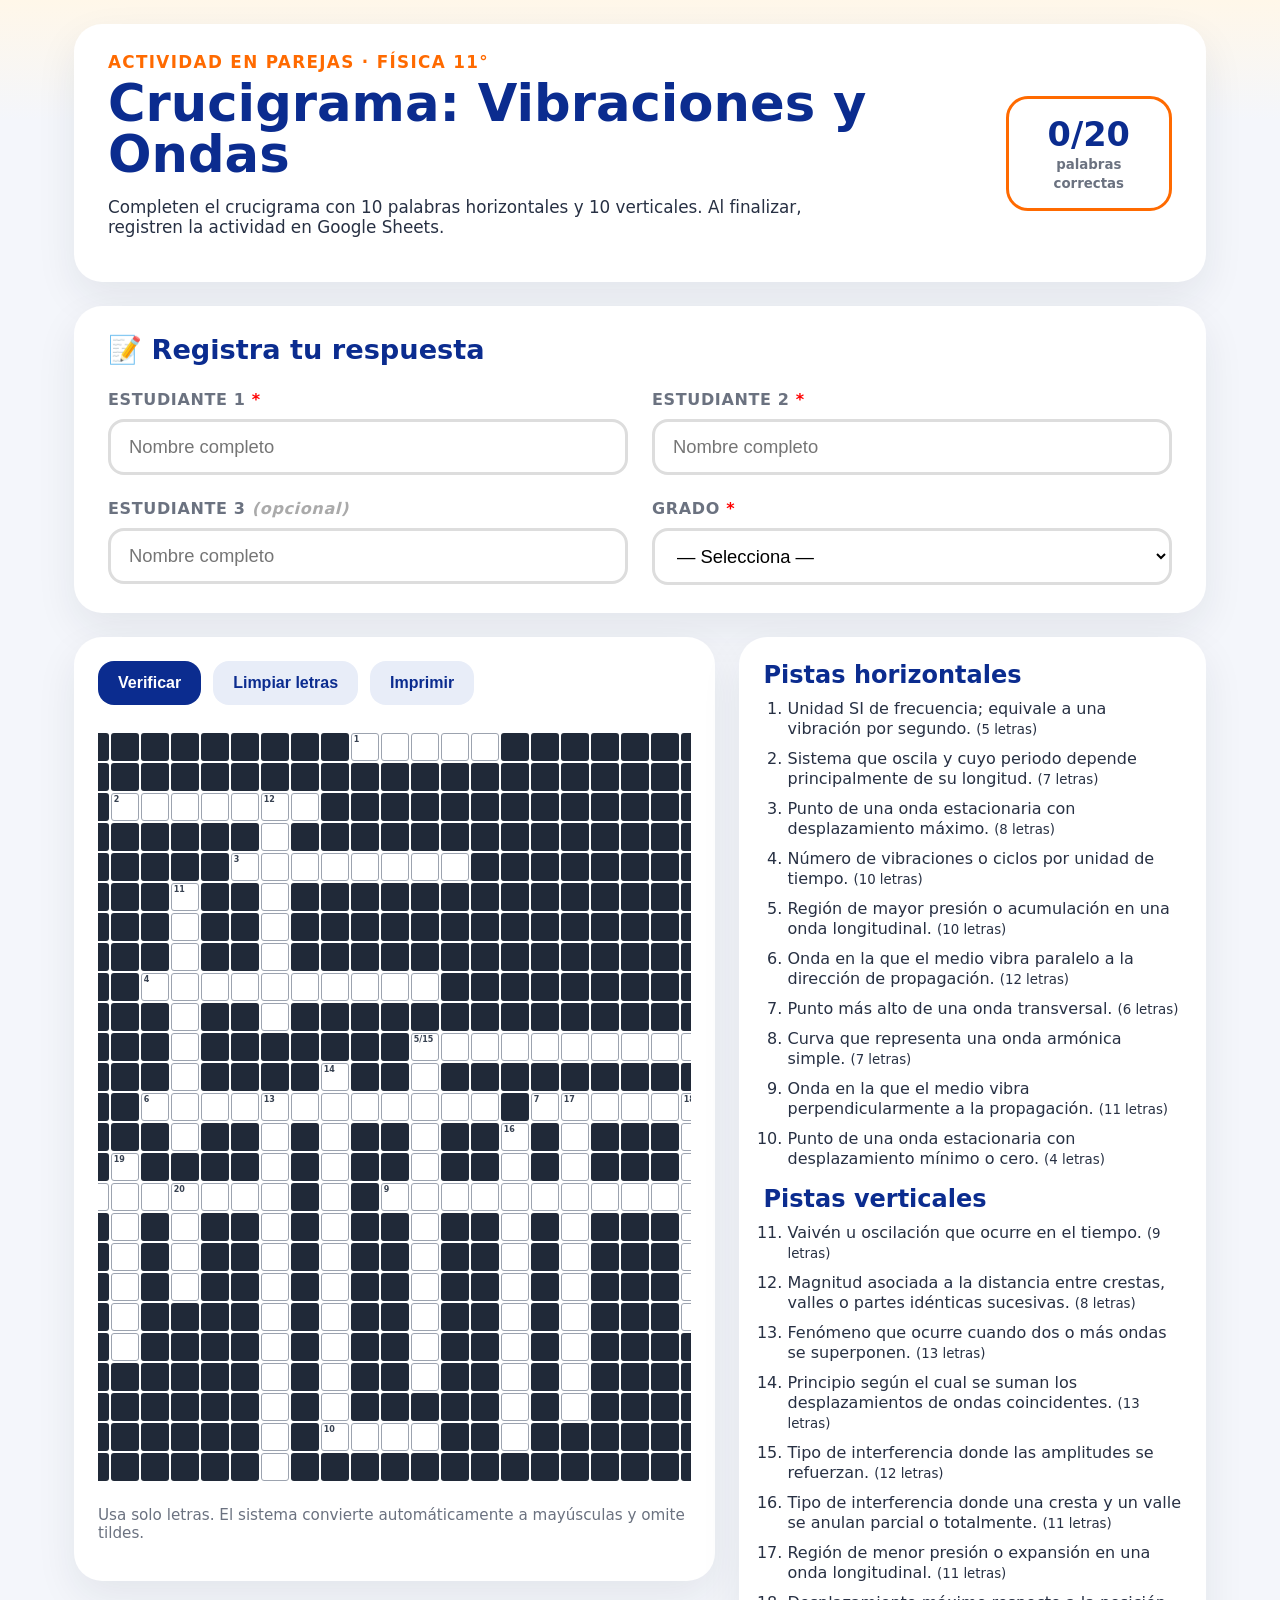
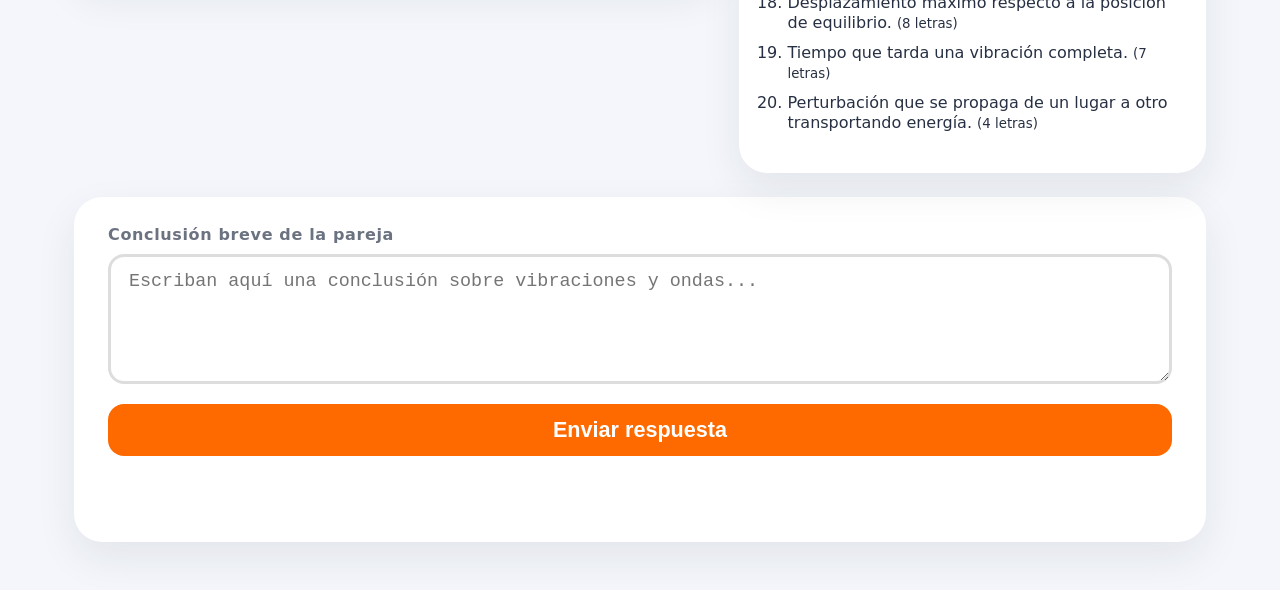
==== index.html @ b5946ded "Add files via upload" ====
<!doctype html>
<html lang="es">
<head>
  <meta charset="utf-8">
  <meta name="viewport" content="width=device-width, initial-scale=1">
  <title>Crucigrama: Vibraciones y Ondas</title>
  <link rel="stylesheet" href="styles.css">
</head>
<body>
  <main class="page">
    <section class="hero">
      <div>
        <p class="eyebrow">Actividad en parejas · Física 11°</p>
        <h1>Crucigrama: Vibraciones y Ondas</h1>
        <p>Completen el crucigrama con 10 palabras horizontales y 10 verticales. Al finalizar, registren la actividad en Google Sheets.</p>
      </div>
      <div class="score-box"><span id="progress">0/20</span><small>palabras correctas</small></div>
    </section>
    <section class="student-card">
      <h2>📝 Registra tu respuesta</h2>
      <form id="studentForm" class="student-form">
        <div class="field"><label for="student1">ESTUDIANTE 1 <b>*</b></label><input id="student1" name="student1" placeholder="Nombre completo" required></div>
        <div class="field"><label for="student2">ESTUDIANTE 2 <b>*</b></label><input id="student2" name="student2" placeholder="Nombre completo" required></div>
        <div class="field"><label for="student3">ESTUDIANTE 3 <em>(opcional)</em></label><input id="student3" name="student3" placeholder="Nombre completo"></div>
        <div class="field"><label for="grade">GRADO <b>*</b></label><select id="grade" name="grade" required><option value="">— Selecciona —</option></select></div>
      </form>
    </section>
    <section class="workspace">
      <div class="crossword-panel">
        <div class="toolbar"><button type="button" id="checkBtn">Verificar</button><button type="button" id="clearBtn" class="secondary">Limpiar letras</button><button type="button" id="printBtn" class="secondary">Imprimir</button></div>
        <div id="crossword" class="crossword" aria-label="Crucigrama"></div>
        <p class="hint">Usa solo letras. El sistema convierte automáticamente a mayúsculas y omite tildes.</p>
      </div>
      <aside class="clues"><h2>Pistas horizontales</h2><ol id="horizontalClues"></ol><h2>Pistas verticales</h2><ol id="verticalClues"></ol></aside>
    </section>
    <section class="submit-card">
      <label for="teacherNote">Conclusión breve de la pareja</label>
      <textarea id="teacherNote" placeholder="Escriban aquí una conclusión sobre vibraciones y ondas..."></textarea>
      <button id="submitBtn" type="button" class="submit">Enviar respuesta</button>
      <p id="status" class="status"></p>
    </section>
  </main>
  <script src="config.js"></script>
  <script src="script.js"></script>
</body>
</html>
---- styles.css ----
:root{--blue:#0b2c8f;--orange:#ff6a00;--bg:#f4f6fb;--card:#fff;--line:#dde1e7;--ink:#273043;--muted:#6b7280;--ok:#1a936f;--bad:#d7263d}*{box-sizing:border-box}body{margin:0;font-family:system-ui,-apple-system,BlinkMacSystemFont,"Segoe UI",sans-serif;background:linear-gradient(180deg,#fff7e9 0,#f4f6fb 120px);color:var(--ink)}.page{max-width:1180px;margin:0 auto;padding:24px}.hero,.student-card,.submit-card,.crossword-panel,.clues{background:var(--card);border-radius:28px;box-shadow:0 16px 40px rgba(31,41,55,.08)}.hero{display:flex;justify-content:space-between;gap:20px;align-items:center;padding:28px 34px;margin-bottom:24px}.eyebrow{color:var(--orange);font-weight:800;letter-spacing:.08em;text-transform:uppercase;margin:0 0 6px}h1{color:var(--blue);margin:0 0 8px;font-size:clamp(2rem,4vw,3.2rem);line-height:1}.hero p{max-width:760px;font-size:1.05rem}.score-box{min-width:150px;text-align:center;border:3px solid var(--orange);border-radius:22px;padding:16px;color:var(--blue)}.score-box span{display:block;font-size:2.1rem;font-weight:900}.score-box small{font-weight:700;color:var(--muted)}.student-card,.submit-card{padding:28px 34px;margin-bottom:24px}.student-card h2{margin:0 0 24px;color:var(--blue);font-size:1.7rem}.student-form{display:grid;grid-template-columns:1fr 1fr;gap:24px}.field label,.submit-card label{display:block;font-weight:800;color:var(--muted);letter-spacing:.04em;margin-bottom:10px}.field b{color:red}.field em{color:#aaa;font-weight:700}input,select,textarea{width:100%;border:3px solid #ddd;border-radius:16px;font-size:1.15rem;padding:14px 18px;outline:none;background:white}input:focus,select:focus,textarea:focus{border-color:var(--blue)}.workspace{display:grid;grid-template-columns:minmax(560px,1.1fr) minmax(320px,.8fr);gap:24px;align-items:start;margin-bottom:24px}.crossword-panel,.clues{padding:24px}.toolbar{display:flex;gap:12px;flex-wrap:wrap;margin-bottom:18px}button{border:0;border-radius:16px;padding:13px 20px;background:var(--blue);color:white;font-weight:900;font-size:1rem;cursor:pointer}button.secondary{background:#e8edf8;color:var(--blue)}button.submit{width:100%;background:var(--orange);font-size:1.35rem;margin-top:16px}button:hover{filter:brightness(.98);transform:translateY(-1px)}.crossword{display:grid;grid-template-columns:repeat(21,28px);grid-template-rows:repeat(25,28px);gap:2px;justify-content:center;overflow:auto;padding:10px}.cell{position:relative;width:28px;height:28px;background:#202938;border-radius:3px}.cell.active{background:white;border:1px solid #9ca3af}.cell input{border:0;border-radius:0;padding:0;width:100%;height:100%;text-align:center;font-size:16px;font-weight:900;text-transform:uppercase;background:transparent}.cell .num{position:absolute;top:1px;left:2px;font-size:8px;color:#374151;font-weight:800;pointer-events:none}.cell.correct{background:#daf7ea;border-color:var(--ok)}.cell.wrong{background:#ffe0e5;border-color:var(--bad)}.hint,.status{color:var(--muted);font-size:.95rem}.clues h2{color:var(--blue);margin:0 0 10px}.clues ol{margin-top:0;padding-left:24px}.clues li{margin-bottom:10px;line-height:1.25}textarea{min-height:130px;resize:vertical}.status{min-height:28px;font-weight:800;text-align:center}@media(max-width:980px){.workspace,.student-form{grid-template-columns:1fr}.hero{flex-direction:column;align-items:flex-start}.crossword{justify-content:start}}@media print{body{background:white}.toolbar,.submit-card,.student-card,.hero p,.hint{display:none}.page{padding:0}.hero,.crossword-panel,.clues{box-shadow:none;border:1px solid #ddd;border-radius:0}.workspace{grid-template-columns:1fr}}
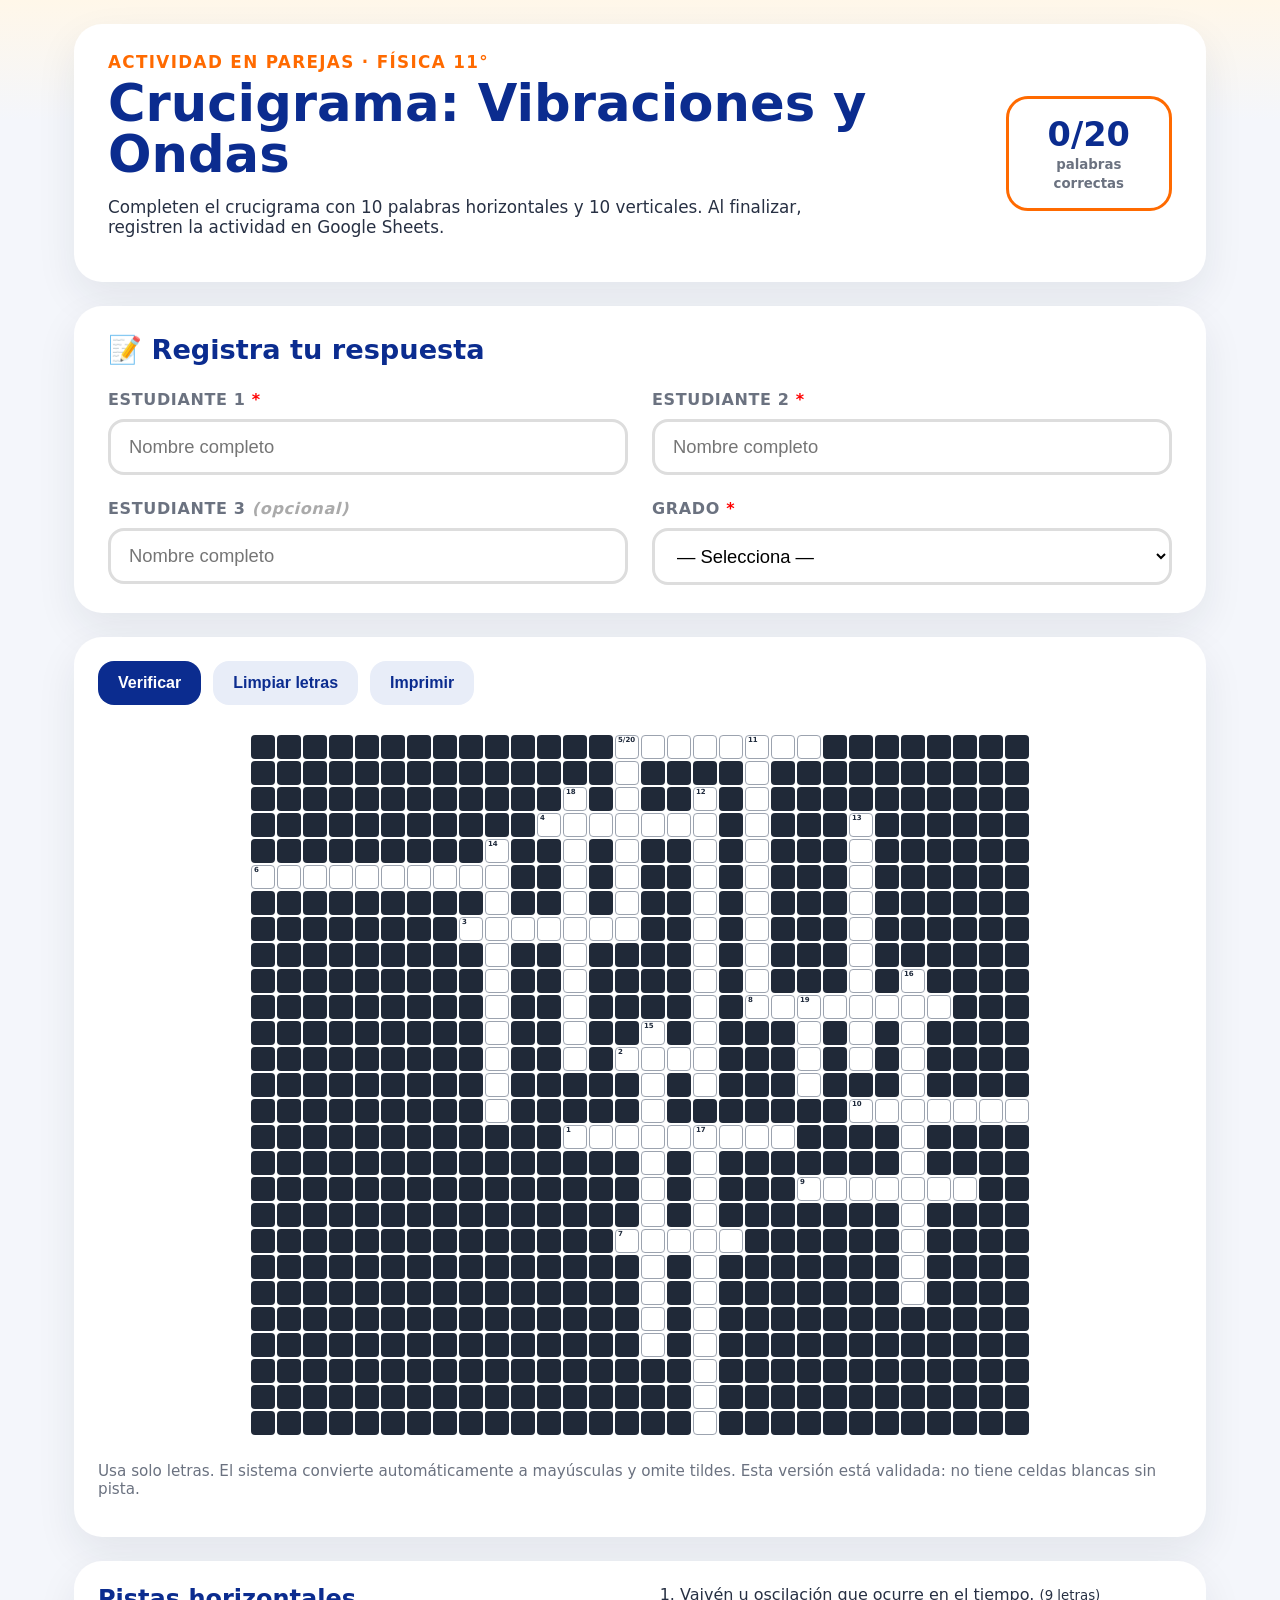
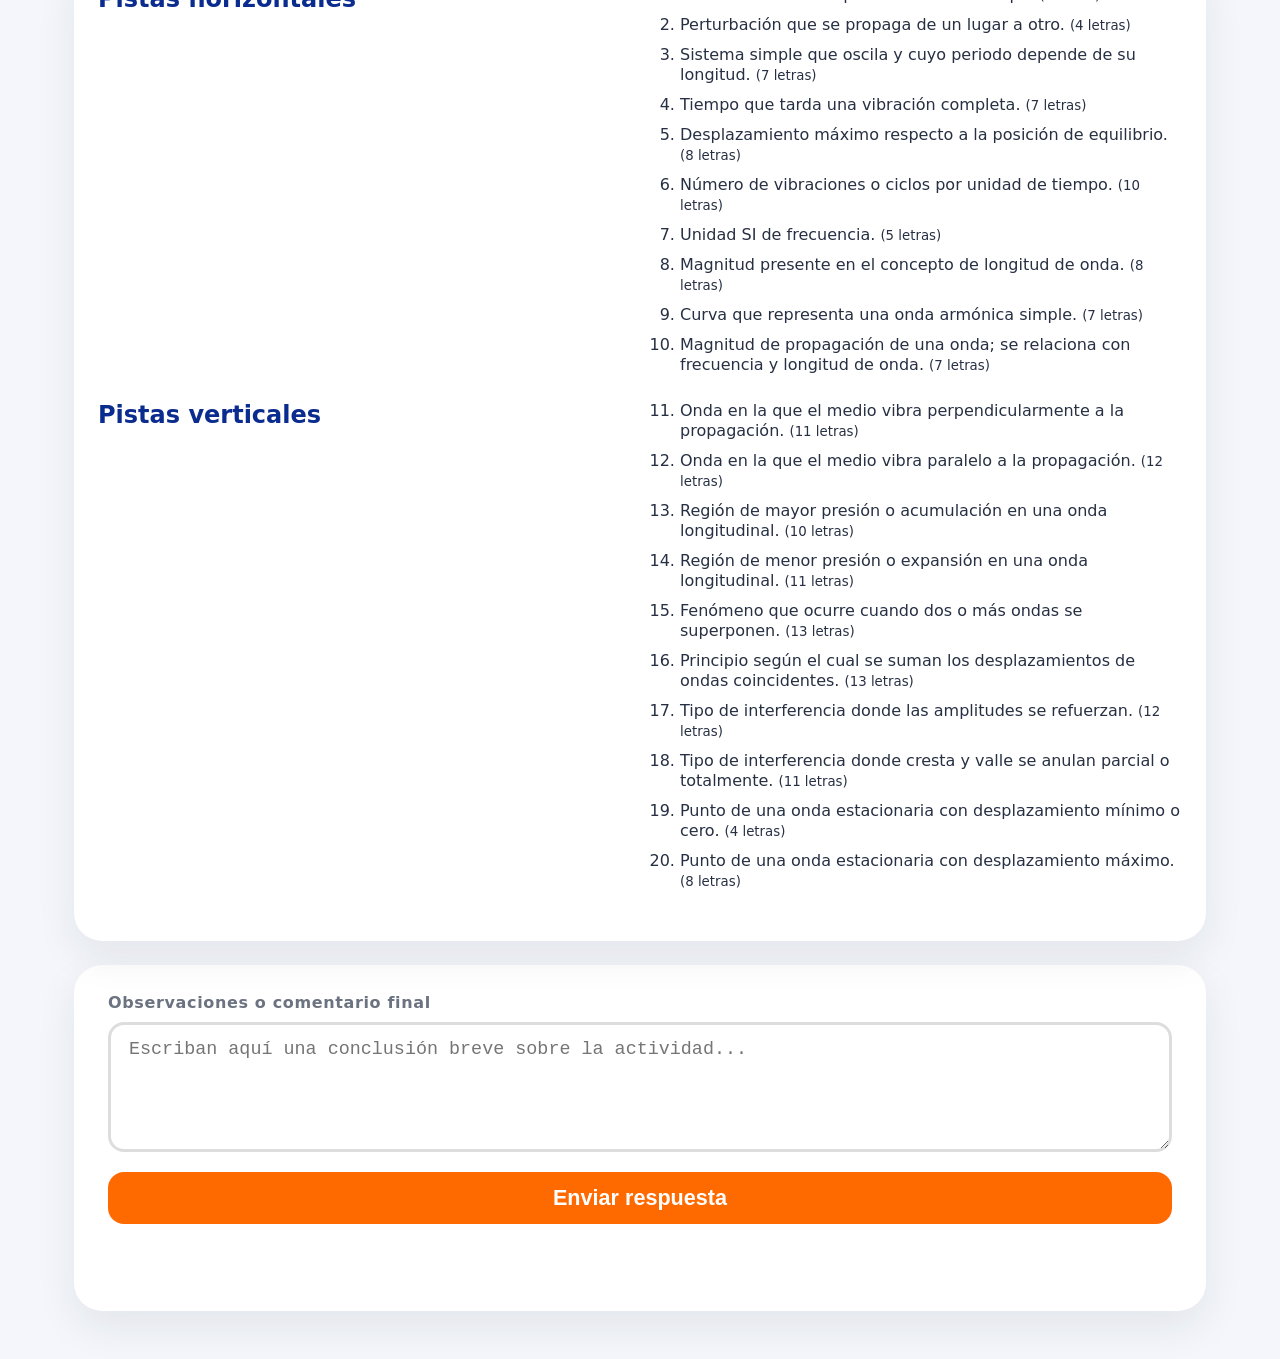
==== commit e1ee93ed: "Add files via upload" ====
--- a/index.html
+++ b/index.html
@@ -16,6 +16,7 @@
       </div>
       <div class="score-box"><span id="progress">0/20</span><small>palabras correctas</small></div>
     </section>
+
     <section class="student-card">
       <h2>📝 Registra tu respuesta</h2>
       <form id="studentForm" class="student-form">
@@ -25,17 +26,19 @@
         <div class="field"><label for="grade">GRADO <b>*</b></label><select id="grade" name="grade" required><option value="">— Selecciona —</option></select></div>
       </form>
     </section>
+
     <section class="workspace">
       <div class="crossword-panel">
         <div class="toolbar"><button type="button" id="checkBtn">Verificar</button><button type="button" id="clearBtn" class="secondary">Limpiar letras</button><button type="button" id="printBtn" class="secondary">Imprimir</button></div>
         <div id="crossword" class="crossword" aria-label="Crucigrama"></div>
-        <p class="hint">Usa solo letras. El sistema convierte automáticamente a mayúsculas y omite tildes.</p>
+        <p class="hint">Usa solo letras. El sistema convierte automáticamente a mayúsculas y omite tildes. Esta versión está validada: no tiene celdas blancas sin pista.</p>
       </div>
       <aside class="clues"><h2>Pistas horizontales</h2><ol id="horizontalClues"></ol><h2>Pistas verticales</h2><ol id="verticalClues"></ol></aside>
     </section>
+
     <section class="submit-card">
-      <label for="teacherNote">Conclusión breve de la pareja</label>
-      <textarea id="teacherNote" placeholder="Escriban aquí una conclusión sobre vibraciones y ondas..."></textarea>
+      <label for="teacherNote">Observaciones o comentario final</label>
+      <textarea id="teacherNote" placeholder="Escriban aquí una conclusión breve sobre la actividad..."></textarea>
       <button id="submitBtn" type="button" class="submit">Enviar respuesta</button>
       <p id="status" class="status"></p>
     </section>
@@ -43,4 +46,4 @@
   <script src="config.js"></script>
   <script src="script.js"></script>
 </body>
-</html>+</html>
--- a/styles.css
+++ b/styles.css
@@ -1 +1 @@
-:root{--blue:#0b2c8f;--orange:#ff6a00;--bg:#f4f6fb;--card:#fff;--line:#dde1e7;--ink:#273043;--muted:#6b7280;--ok:#1a936f;--bad:#d7263d}*{box-sizing:border-box}body{margin:0;font-family:system-ui,-apple-system,BlinkMacSystemFont,"Segoe UI",sans-serif;background:linear-gradient(180deg,#fff7e9 0,#f4f6fb 120px);color:var(--ink)}.page{max-width:1180px;margin:0 auto;padding:24px}.hero,.student-card,.submit-card,.crossword-panel,.clues{background:var(--card);border-radius:28px;box-shadow:0 16px 40px rgba(31,41,55,.08)}.hero{display:flex;justify-content:space-between;gap:20px;align-items:center;padding:28px 34px;margin-bottom:24px}.eyebrow{color:var(--orange);font-weight:800;letter-spacing:.08em;text-transform:uppercase;margin:0 0 6px}h1{color:var(--blue);margin:0 0 8px;font-size:clamp(2rem,4vw,3.2rem);line-height:1}.hero p{max-width:760px;font-size:1.05rem}.score-box{min-width:150px;text-align:center;border:3px solid var(--orange);border-radius:22px;padding:16px;color:var(--blue)}.score-box span{display:block;font-size:2.1rem;font-weight:900}.score-box small{font-weight:700;color:var(--muted)}.student-card,.submit-card{padding:28px 34px;margin-bottom:24px}.student-card h2{margin:0 0 24px;color:var(--blue);font-size:1.7rem}.student-form{display:grid;grid-template-columns:1fr 1fr;gap:24px}.field label,.submit-card label{display:block;font-weight:800;color:var(--muted);letter-spacing:.04em;margin-bottom:10px}.field b{color:red}.field em{color:#aaa;font-weight:700}input,select,textarea{width:100%;border:3px solid #ddd;border-radius:16px;font-size:1.15rem;padding:14px 18px;outline:none;background:white}input:focus,select:focus,textarea:focus{border-color:var(--blue)}.workspace{display:grid;grid-template-columns:minmax(560px,1.1fr) minmax(320px,.8fr);gap:24px;align-items:start;margin-bottom:24px}.crossword-panel,.clues{padding:24px}.toolbar{display:flex;gap:12px;flex-wrap:wrap;margin-bottom:18px}button{border:0;border-radius:16px;padding:13px 20px;background:var(--blue);color:white;font-weight:900;font-size:1rem;cursor:pointer}button.secondary{background:#e8edf8;color:var(--blue)}button.submit{width:100%;background:var(--orange);font-size:1.35rem;margin-top:16px}button:hover{filter:brightness(.98);transform:translateY(-1px)}.crossword{display:grid;grid-template-columns:repeat(21,28px);grid-template-rows:repeat(25,28px);gap:2px;justify-content:center;overflow:auto;padding:10px}.cell{position:relative;width:28px;height:28px;background:#202938;border-radius:3px}.cell.active{background:white;border:1px solid #9ca3af}.cell input{border:0;border-radius:0;padding:0;width:100%;height:100%;text-align:center;font-size:16px;font-weight:900;text-transform:uppercase;background:transparent}.cell .num{position:absolute;top:1px;left:2px;font-size:8px;color:#374151;font-weight:800;pointer-events:none}.cell.correct{background:#daf7ea;border-color:var(--ok)}.cell.wrong{background:#ffe0e5;border-color:var(--bad)}.hint,.status{color:var(--muted);font-size:.95rem}.clues h2{color:var(--blue);margin:0 0 10px}.clues ol{margin-top:0;padding-left:24px}.clues li{margin-bottom:10px;line-height:1.25}textarea{min-height:130px;resize:vertical}.status{min-height:28px;font-weight:800;text-align:center}@media(max-width:980px){.workspace,.student-form{grid-template-columns:1fr}.hero{flex-direction:column;align-items:flex-start}.crossword{justify-content:start}}@media print{body{background:white}.toolbar,.submit-card,.student-card,.hero p,.hint{display:none}.page{padding:0}.hero,.crossword-panel,.clues{box-shadow:none;border:1px solid #ddd;border-radius:0}.workspace{grid-template-columns:1fr}}+:root{--blue:#0b2c8f;--orange:#ff6a00;--bg:#f4f6fb;--card:#fff;--ink:#273043;--muted:#6b7280;--ok:#1a936f;--bad:#d7263d;--cell:24px}*{box-sizing:border-box}body{margin:0;font-family:system-ui,-apple-system,BlinkMacSystemFont,"Segoe UI",sans-serif;background:linear-gradient(180deg,#fff7e9 0,#f4f6fb 120px);color:var(--ink)}.page{max-width:1180px;margin:0 auto;padding:24px}.hero,.student-card,.submit-card,.crossword-panel,.clues{background:var(--card);border-radius:28px;box-shadow:0 16px 40px rgba(31,41,55,.08)}.hero{display:flex;justify-content:space-between;gap:20px;align-items:center;padding:28px 34px;margin-bottom:24px}.eyebrow{color:var(--orange);font-weight:800;letter-spacing:.08em;text-transform:uppercase;margin:0 0 6px}h1{color:var(--blue);margin:0 0 8px;font-size:clamp(2rem,4vw,3.2rem);line-height:1}.hero p{max-width:760px;font-size:1.05rem}.score-box{min-width:150px;text-align:center;border:3px solid var(--orange);border-radius:22px;padding:16px;color:var(--blue)}.score-box span{display:block;font-size:2.1rem;font-weight:900}.score-box small{font-weight:700;color:var(--muted)}.student-card,.submit-card{padding:28px 34px;margin-bottom:24px}.student-card h2{margin:0 0 24px;color:var(--blue);font-size:1.7rem}.student-form{display:grid;grid-template-columns:1fr 1fr;gap:24px}.field label,.submit-card label{display:block;font-weight:800;color:var(--muted);letter-spacing:.04em;margin-bottom:10px}.field b{color:red}.field em{color:#aaa;font-weight:700}input,select,textarea{width:100%;border:3px solid #ddd;border-radius:16px;font-size:1.15rem;padding:14px 18px;outline:none;background:white}input:focus,select:focus,textarea:focus{border-color:var(--blue)}.workspace{display:grid;grid-template-columns:1fr;gap:24px;align-items:start;margin-bottom:24px}.crossword-panel,.clues{padding:24px}.toolbar{display:flex;gap:12px;flex-wrap:wrap;margin-bottom:18px}button{border:0;border-radius:16px;padding:13px 20px;background:var(--blue);color:white;font-weight:900;font-size:1rem;cursor:pointer}button.secondary{background:#e8edf8;color:var(--blue)}button.submit{width:100%;background:var(--orange);font-size:1.35rem;margin-top:16px}button:hover{filter:brightness(.98);transform:translateY(-1px)}.crossword{display:grid;grid-template-columns:repeat(30,var(--cell));grid-template-rows:repeat(27,var(--cell));gap:2px;justify-content:center;overflow:auto;padding:12px}.cell{position:relative;width:var(--cell);height:var(--cell);background:#202938;border-radius:4px}.cell.active{background:white;border:1px solid #9ca3af}.cell input{border:0;border-radius:0;padding:0;width:100%;height:100%;text-align:center;font-size:14px;font-weight:900;text-transform:uppercase;background:transparent;color:#111827}.cell .num{position:absolute;top:1px;left:2px;font-size:7px;color:#1e293b;font-weight:900;line-height:1;pointer-events:none;z-index:3}.cell.correct{background:#daf7ea;border-color:var(--ok)}.cell.wrong{background:#ffe0e5;border-color:var(--bad)}.hint,.status{color:var(--muted);font-size:.95rem}.clues{display:grid;grid-template-columns:1fr 1fr;gap:0 32px}.clues h2{color:var(--blue);margin:0 0 10px}.clues ol{margin-top:0;padding-left:24px}.clues li{margin-bottom:10px;line-height:1.25}textarea{min-height:130px;resize:vertical}.status{min-height:28px;font-weight:800;text-align:center}@media(max-width:980px){:root{--cell:22px}.workspace,.student-form{grid-template-columns:1fr}.hero{flex-direction:column;align-items:flex-start}.crossword{justify-content:start}}@media(max-width:640px){:root{--cell:21px}.page{padding:12px}.student-card,.submit-card,.crossword-panel,.clues,.hero{border-radius:18px;padding:18px}.cell .num{top:1px;left:2px;font-size:6px}}@media print{body{background:white}.toolbar,.submit-card,.student-card,.hero p,.hint{display:none}.page{padding:0}.hero,.crossword-panel,.clues{box-shadow:none;border:1px solid #ddd;border-radius:0}.workspace{grid-template-columns:1fr}.crossword{justify-content:start;overflow:visible}}
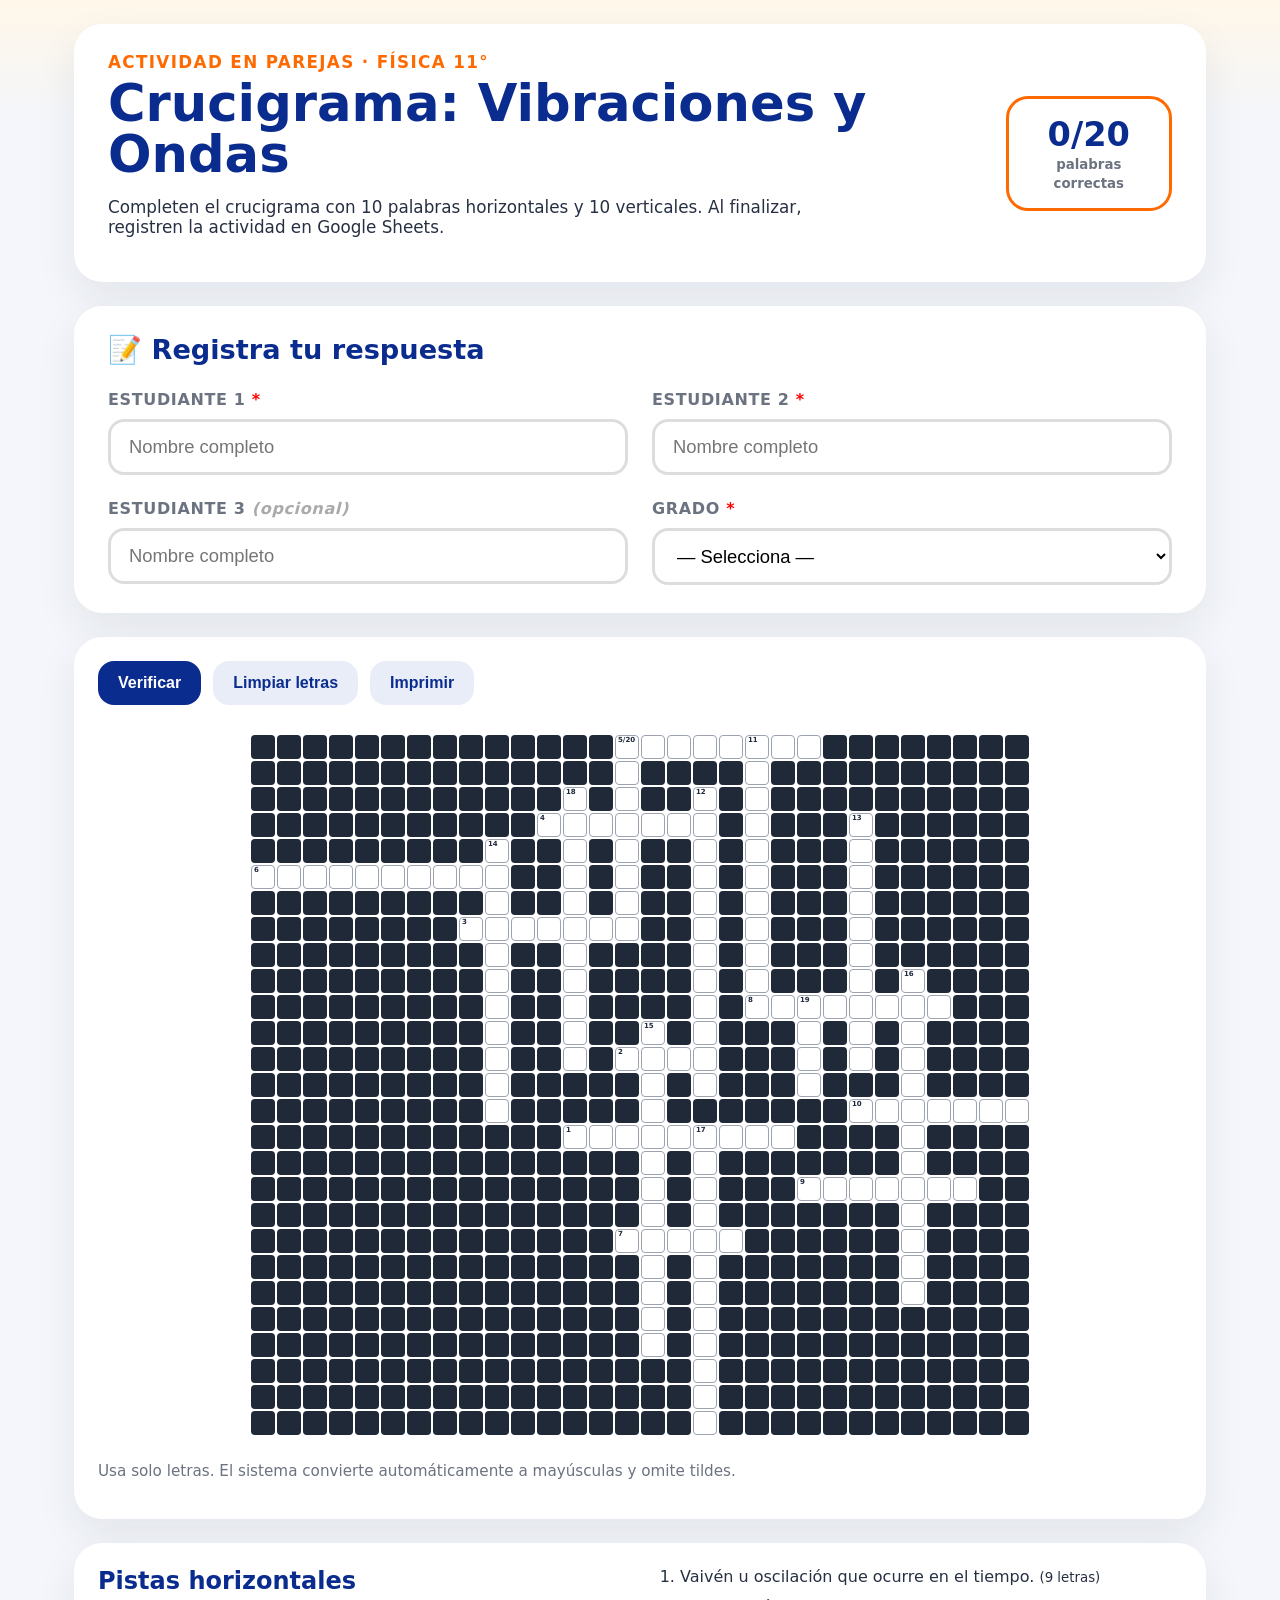
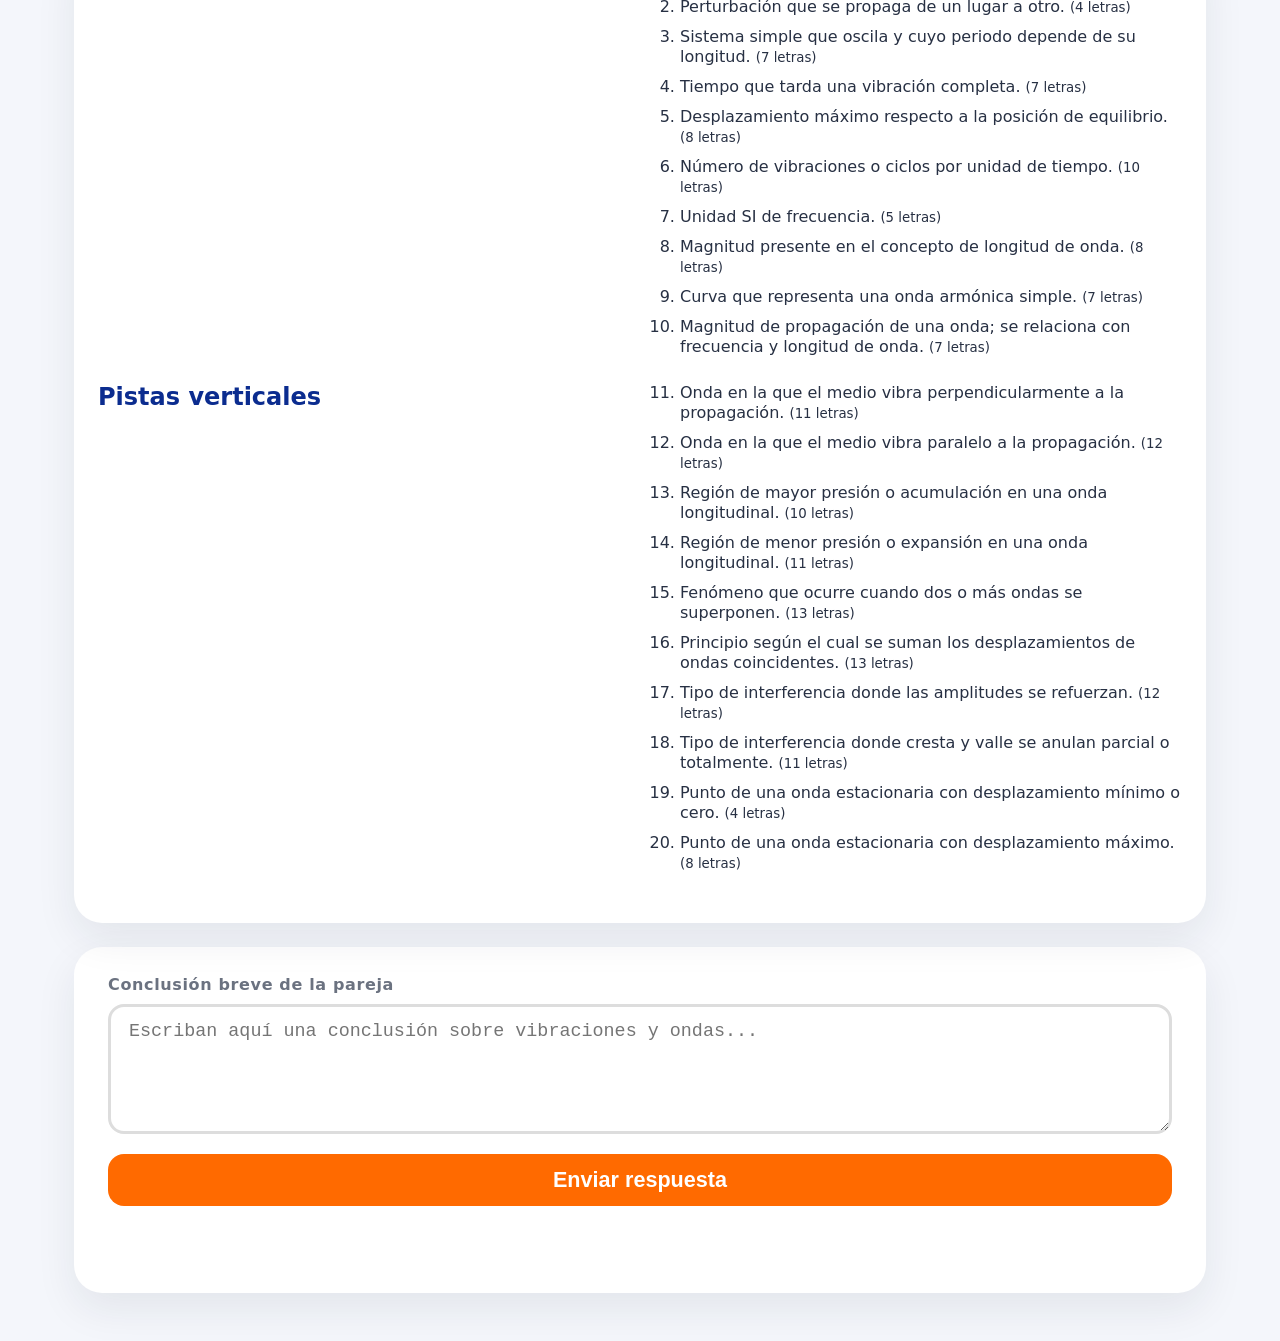
==== commit e92baf80: "Add files via upload" ====
--- a/index.html
+++ b/index.html
@@ -4,7 +4,9 @@
   <meta charset="utf-8">
   <meta name="viewport" content="width=device-width, initial-scale=1">
   <title>Crucigrama: Vibraciones y Ondas</title>
-  <link rel="stylesheet" href="styles.css">
+  <style>
+:root{--blue:#0b2c8f;--orange:#ff6a00;--bg:#f4f6fb;--card:#fff;--ink:#273043;--muted:#6b7280;--ok:#1a936f;--bad:#d7263d;--cell:24px}*{box-sizing:border-box}body{margin:0;font-family:system-ui,-apple-system,BlinkMacSystemFont,"Segoe UI",sans-serif;background:linear-gradient(180deg,#fff7e9 0,#f4f6fb 120px);color:var(--ink)}.page{max-width:1180px;margin:0 auto;padding:24px}.hero,.student-card,.submit-card,.crossword-panel,.clues{background:var(--card);border-radius:28px;box-shadow:0 16px 40px rgba(31,41,55,.08)}.hero{display:flex;justify-content:space-between;gap:20px;align-items:center;padding:28px 34px;margin-bottom:24px}.eyebrow{color:var(--orange);font-weight:800;letter-spacing:.08em;text-transform:uppercase;margin:0 0 6px}h1{color:var(--blue);margin:0 0 8px;font-size:clamp(2rem,4vw,3.2rem);line-height:1}.hero p{max-width:760px;font-size:1.05rem}.score-box{min-width:150px;text-align:center;border:3px solid var(--orange);border-radius:22px;padding:16px;color:var(--blue)}.score-box span{display:block;font-size:2.1rem;font-weight:900}.score-box small{font-weight:700;color:var(--muted)}.student-card,.submit-card{padding:28px 34px;margin-bottom:24px}.student-card h2{margin:0 0 24px;color:var(--blue);font-size:1.7rem}.student-form{display:grid;grid-template-columns:1fr 1fr;gap:24px}.field label,.submit-card label{display:block;font-weight:800;color:var(--muted);letter-spacing:.04em;margin-bottom:10px}.field b{color:red}.field em{color:#aaa;font-weight:700}input,select,textarea{width:100%;border:3px solid #ddd;border-radius:16px;font-size:1.15rem;padding:14px 18px;outline:none;background:white}input:focus,select:focus,textarea:focus{border-color:var(--blue)}.workspace{display:grid;grid-template-columns:1fr;gap:24px;align-items:start;margin-bottom:24px}.crossword-panel,.clues{padding:24px}.toolbar{display:flex;gap:12px;flex-wrap:wrap;margin-bottom:18px}button{border:0;border-radius:16px;padding:13px 20px;background:var(--blue);color:white;font-weight:900;font-size:1rem;cursor:pointer}button.secondary{background:#e8edf8;color:var(--blue)}button.submit{width:100%;background:var(--orange);font-size:1.35rem;margin-top:16px}button:hover{filter:brightness(.98);transform:translateY(-1px)}.crossword{display:grid;grid-template-columns:repeat(30,var(--cell));grid-template-rows:repeat(27,var(--cell));gap:2px;justify-content:center;overflow:auto;padding:12px}.cell{position:relative;width:var(--cell);height:var(--cell);background:#202938;border-radius:4px}.cell.active{background:white;border:1px solid #9ca3af}.cell input{border:0;border-radius:0;padding:0;width:100%;height:100%;text-align:center;font-size:14px;font-weight:900;text-transform:uppercase;background:transparent;color:#111827}.cell .num{position:absolute;top:1px;left:2px;font-size:7px;color:#1e293b;font-weight:900;line-height:1;pointer-events:none;z-index:3}.cell.correct{background:#daf7ea;border-color:var(--ok)}.cell.wrong{background:#ffe0e5;border-color:var(--bad)}.hint,.status{color:var(--muted);font-size:.95rem}.clues{display:grid;grid-template-columns:1fr 1fr;gap:0 32px}.clues h2{color:var(--blue);margin:0 0 10px}.clues ol{margin-top:0;padding-left:24px}.clues li{margin-bottom:10px;line-height:1.25}textarea{min-height:130px;resize:vertical}.status{min-height:28px;font-weight:800;text-align:center}@media(max-width:980px){:root{--cell:22px}.workspace,.student-form{grid-template-columns:1fr}.hero{flex-direction:column;align-items:flex-start}.crossword{justify-content:start}}@media(max-width:640px){:root{--cell:21px}.page{padding:12px}.student-card,.submit-card,.crossword-panel,.clues,.hero{border-radius:18px;padding:18px}.cell .num{top:1px;left:2px;font-size:6px}}@media print{body{background:white}.toolbar,.submit-card,.student-card,.hero p,.hint{display:none}.page{padding:0}.hero,.crossword-panel,.clues{box-shadow:none;border:1px solid #ddd;border-radius:0}.workspace{grid-template-columns:1fr}.crossword{justify-content:start;overflow:visible}}
+  </style>
 </head>
 <body>
   <main class="page">
@@ -16,7 +18,6 @@
       </div>
       <div class="score-box"><span id="progress">0/20</span><small>palabras correctas</small></div>
     </section>
-
     <section class="student-card">
       <h2>📝 Registra tu respuesta</h2>
       <form id="studentForm" class="student-form">
@@ -26,24 +27,205 @@
         <div class="field"><label for="grade">GRADO <b>*</b></label><select id="grade" name="grade" required><option value="">— Selecciona —</option></select></div>
       </form>
     </section>
-
     <section class="workspace">
       <div class="crossword-panel">
-        <div class="toolbar"><button type="button" id="checkBtn">Verificar</button><button type="button" id="clearBtn" class="secondary">Limpiar letras</button><button type="button" id="printBtn" class="secondary">Imprimir</button></div>
+        <div class="toolbar">
+          <button type="button" id="checkBtn">Verificar</button>
+          <button type="button" id="clearBtn" class="secondary">Limpiar letras</button>
+          <button type="button" id="printBtn" class="secondary">Imprimir</button>
+        </div>
         <div id="crossword" class="crossword" aria-label="Crucigrama"></div>
-        <p class="hint">Usa solo letras. El sistema convierte automáticamente a mayúsculas y omite tildes. Esta versión está validada: no tiene celdas blancas sin pista.</p>
+        <p class="hint">Usa solo letras. El sistema convierte automáticamente a mayúsculas y omite tildes.</p>
       </div>
-      <aside class="clues"><h2>Pistas horizontales</h2><ol id="horizontalClues"></ol><h2>Pistas verticales</h2><ol id="verticalClues"></ol></aside>
-    </section>
-
+      <aside class="clues">
+        <h2>Pistas horizontales</h2><ol id="horizontalClues"></ol>
+        <h2>Pistas verticales</h2><ol id="verticalClues"></ol>
+      </aside>
+    </section>
     <section class="submit-card">
-      <label for="teacherNote">Observaciones o comentario final</label>
-      <textarea id="teacherNote" placeholder="Escriban aquí una conclusión breve sobre la actividad..."></textarea>
+      <label for="teacherNote">Conclusión breve de la pareja</label>
+      <textarea id="teacherNote" placeholder="Escriban aquí una conclusión sobre vibraciones y ondas..."></textarea>
       <button id="submitBtn" type="button" class="submit">Enviar respuesta</button>
       <p id="status" class="status"></p>
     </section>
   </main>
-  <script src="config.js"></script>
-  <script src="script.js"></script>
+  <script>
+const APP_CONFIG = {
+  "title": "Crucigrama: Vibraciones y Ondas",
+  "theme": "Vibraciones y Ondas",
+  "gradeOptions": [
+    "11A",
+    "11B",
+    "11C",
+    "11°"
+  ],
+  "scriptURL": "https://script.google.com/macros/s/AKfycbzCRlVEcJjXIlFN4AAqK-DY2IWqvBZ-ZDqPTKMUU6rhlTeHtp0vaVNL6tci46Z1_BZ8/exec",
+  "rows": 27,
+  "cols": 30,
+  "words": [
+    {
+      "num": 1,
+      "answer": "VIBRACION",
+      "dir": "H",
+      "row": 15,
+      "col": 12,
+      "clue": "Vaivén u oscilación que ocurre en el tiempo."
+    },
+    {
+      "num": 2,
+      "answer": "ONDA",
+      "dir": "H",
+      "row": 12,
+      "col": 14,
+      "clue": "Perturbación que se propaga de un lugar a otro."
+    },
+    {
+      "num": 3,
+      "answer": "PENDULO",
+      "dir": "H",
+      "row": 7,
+      "col": 8,
+      "clue": "Sistema simple que oscila y cuyo periodo depende de su longitud."
+    },
+    {
+      "num": 4,
+      "answer": "PERIODO",
+      "dir": "H",
+      "row": 3,
+      "col": 11,
+      "clue": "Tiempo que tarda una vibración completa."
+    },
+    {
+      "num": 5,
+      "answer": "AMPLITUD",
+      "dir": "H",
+      "row": 0,
+      "col": 14,
+      "clue": "Desplazamiento máximo respecto a la posición de equilibrio."
+    },
+    {
+      "num": 6,
+      "answer": "FRECUENCIA",
+      "dir": "H",
+      "row": 5,
+      "col": 0,
+      "clue": "Número de vibraciones o ciclos por unidad de tiempo."
+    },
+    {
+      "num": 7,
+      "answer": "HERTZ",
+      "dir": "H",
+      "row": 19,
+      "col": 14,
+      "clue": "Unidad SI de frecuencia."
+    },
+    {
+      "num": 8,
+      "answer": "LONGITUD",
+      "dir": "H",
+      "row": 10,
+      "col": 19,
+      "clue": "Magnitud presente en el concepto de longitud de onda."
+    },
+    {
+      "num": 9,
+      "answer": "SENOIDE",
+      "dir": "H",
+      "row": 17,
+      "col": 21,
+      "clue": "Curva que representa una onda armónica simple."
+    },
+    {
+      "num": 10,
+      "answer": "RAPIDEZ",
+      "dir": "H",
+      "row": 14,
+      "col": 23,
+      "clue": "Magnitud de propagación de una onda; se relaciona con frecuencia y longitud de onda."
+    },
+    {
+      "num": 11,
+      "answer": "TRANSVERSAL",
+      "dir": "V",
+      "row": 0,
+      "col": 19,
+      "clue": "Onda en la que el medio vibra perpendicularmente a la propagación."
+    },
+    {
+      "num": 12,
+      "answer": "LONGITUDINAL",
+      "dir": "V",
+      "row": 2,
+      "col": 17,
+      "clue": "Onda en la que el medio vibra paralelo a la propagación."
+    },
+    {
+      "num": 13,
+      "answer": "COMPRESION",
+      "dir": "V",
+      "row": 3,
+      "col": 23,
+      "clue": "Región de mayor presión o acumulación en una onda longitudinal."
+    },
+    {
+      "num": 14,
+      "answer": "RAREFACCION",
+      "dir": "V",
+      "row": 4,
+      "col": 9,
+      "clue": "Región de menor presión o expansión en una onda longitudinal."
+    },
+    {
+      "num": 15,
+      "answer": "INTERFERENCIA",
+      "dir": "V",
+      "row": 11,
+      "col": 15,
+      "clue": "Fenómeno que ocurre cuando dos o más ondas se superponen."
+    },
+    {
+      "num": 16,
+      "answer": "SUPERPOSICION",
+      "dir": "V",
+      "row": 9,
+      "col": 25,
+      "clue": "Principio según el cual se suman los desplazamientos de ondas coincidentes."
+    },
+    {
+      "num": 17,
+      "answer": "CONSTRUCTIVA",
+      "dir": "V",
+      "row": 15,
+      "col": 17,
+      "clue": "Tipo de interferencia donde las amplitudes se refuerzan."
+    },
+    {
+      "num": 18,
+      "answer": "DESTRUCTIVA",
+      "dir": "V",
+      "row": 2,
+      "col": 12,
+      "clue": "Tipo de interferencia donde cresta y valle se anulan parcial o totalmente."
+    },
+    {
+      "num": 19,
+      "answer": "NODO",
+      "dir": "V",
+      "row": 10,
+      "col": 21,
+      "clue": "Punto de una onda estacionaria con desplazamiento mínimo o cero."
+    },
+    {
+      "num": 20,
+      "answer": "ANTINODO",
+      "dir": "V",
+      "row": 0,
+      "col": 14,
+      "clue": "Punto de una onda estacionaria con desplazamiento máximo."
+    }
+  ]
+};
+const gridEl=document.getElementById("crossword"),hClues=document.getElementById("horizontalClues"),vClues=document.getElementById("verticalClues"),progressEl=document.getElementById("progress"),statusEl=document.getElementById("status"),gradeEl=document.getElementById("grade");const normalize=s=>(s||"").normalize("NFD").replace(/[\u0300-\u036f]/g,"").replace(/Ñ/g,"N").replace(/ñ/g,"N").replace(/[^A-Za-z]/g,"").toUpperCase();const cells={};function key(r,c){return `${r}-${c}`}function buildModel(){APP_CONFIG.words.forEach(w=>{[...w.answer].forEach((ch,i)=>{const r=w.row+(w.dir==="V"?i:0),c=w.col+(w.dir==="H"?i:0),k=key(r,c);cells[k]=cells[k]||{r,c,answer:ch,starts:[]};cells[k].answer=ch;if(i===0)cells[k].starts.push(w.num)})})}function renderGrades(){APP_CONFIG.gradeOptions.forEach(g=>{const opt=document.createElement("option");opt.value=g;opt.textContent=g;gradeEl.appendChild(opt)})}function renderGrid(){gridEl.style.gridTemplateColumns=`repeat(${APP_CONFIG.cols}, var(--cell))`;gridEl.style.gridTemplateRows=`repeat(${APP_CONFIG.rows}, var(--cell))`;for(let r=0;r<APP_CONFIG.rows;r++){for(let c=0;c<APP_CONFIG.cols;c++){const div=document.createElement("div");div.className="cell";div.dataset.r=r;div.dataset.c=c;const k=key(r,c);if(cells[k]){div.classList.add("active");if(cells[k].starts.length){const num=document.createElement("span");num.className="num";num.textContent=cells[k].starts.join("/");div.appendChild(num)}const input=document.createElement("input");input.maxLength=1;input.autocomplete="off";input.inputMode="text";input.dataset.answer=cells[k].answer;input.addEventListener("input",e=>{e.target.value=normalize(e.target.value).slice(-1);moveNext(e.target);updateProgress()});input.addEventListener("keydown",handleNav);div.appendChild(input)}gridEl.appendChild(div)}}}function moveNext(input){if(!input.value)return;const div=input.parentElement,r=Number(div.dataset.r),c=Number(div.dataset.c);const next=document.querySelector(`.cell[data-r="${r}"][data-c="${c+1}"] input`)||document.querySelector(`.cell[data-r="${r+1}"][data-c="${c}"] input`);if(next)next.focus()}function handleNav(e){const div=e.target.parentElement;let r=Number(div.dataset.r),c=Number(div.dataset.c);if(e.key==="ArrowRight")c++;else if(e.key==="ArrowLeft")c--;else if(e.key==="ArrowDown")r++;else if(e.key==="ArrowUp")r--;else return;const next=document.querySelector(`.cell[data-r="${r}"][data-c="${c}"] input`);if(next){e.preventDefault();next.focus()}}function renderClues(){const groups=[[APP_CONFIG.words.filter(w=>w.dir==="H"),hClues],[APP_CONFIG.words.filter(w=>w.dir==="V"),vClues]];groups.forEach(([list,el])=>{list.sort((a,b)=>a.num-b.num).forEach(w=>{const li=document.createElement("li");li.value=w.num;li.innerHTML=`${w.clue} <small>(${w.answer.length} letras)</small>`;el.appendChild(li)})})}function getWordValue(w){let value="";for(let i=0;i<w.answer.length;i++){const r=w.row+(w.dir==="V"?i:0),c=w.col+(w.dir==="H"?i:0),input=document.querySelector(`.cell[data-r="${r}"][data-c="${c}"] input`);value+=normalize(input?.value||"")}return value}function checkAnswers(mark=true){let correct=0;APP_CONFIG.words.forEach(w=>{const ok=getWordValue(w)===w.answer;if(ok)correct++;if(mark){for(let i=0;i<w.answer.length;i++){const r=w.row+(w.dir==="V"?i:0),c=w.col+(w.dir==="H"?i:0),cell=document.querySelector(`.cell[data-r="${r}"][data-c="${c}"]`);cell.classList.remove("correct","wrong");cell.classList.add(ok?"correct":"wrong")}}});progressEl.textContent=`${correct}/${APP_CONFIG.words.length}`;return correct}function updateProgress(){checkAnswers(false)}function getGridText(){return APP_CONFIG.words.map(w=>`${w.num}. ${w.answer}: ${getWordValue(w)}`).join(" | ")}async function submitData(){const form=document.getElementById("studentForm");if(!form.reportValidity())return;const score=checkAnswers(true);const data={timestamp:new Date().toISOString(),student1:document.getElementById("student1").value.trim(),student2:document.getElementById("student2").value.trim(),student3:document.getElementById("student3").value.trim(),grade:document.getElementById("grade").value,score,total:APP_CONFIG.words.length,percent:Math.round(score/APP_CONFIG.words.length*100),note:document.getElementById("teacherNote").value.trim(),responses:getGridText(),userAgent:navigator.userAgent};if(APP_CONFIG.scriptURL.includes("PEGA_AQUI")){statusEl.textContent="Falta pegar la URL del Apps Script en config.js. La actividad funciona, pero todavía no envía a Google Sheets.";statusEl.style.color="#d7263d";console.table(data);return}statusEl.textContent="Enviando...";statusEl.style.color="#6b7280";try{await fetch(APP_CONFIG.scriptURL,{method:"POST",mode:"no-cors",headers:{"Content-Type":"application/json"},body:JSON.stringify(data)});statusEl.textContent="Respuesta enviada. Revisa el Google Sheet.";statusEl.style.color="#1a936f"}catch(err){statusEl.textContent="No se pudo enviar. Revisa la URL del Apps Script o permisos de despliegue.";statusEl.style.color="#d7263d"}}document.getElementById("checkBtn").addEventListener("click",()=>checkAnswers(true));document.getElementById("clearBtn").addEventListener("click",()=>{document.querySelectorAll(".cell.active input").forEach(i=>i.value="");document.querySelectorAll(".cell").forEach(c=>c.classList.remove("correct","wrong"));updateProgress()});document.getElementById("printBtn").addEventListener("click",()=>window.print());document.getElementById("submitBtn").addEventListener("click",submitData);buildModel();renderGrades();renderGrid();renderClues();updateProgress();
+  </script>
 </body>
 </html>
